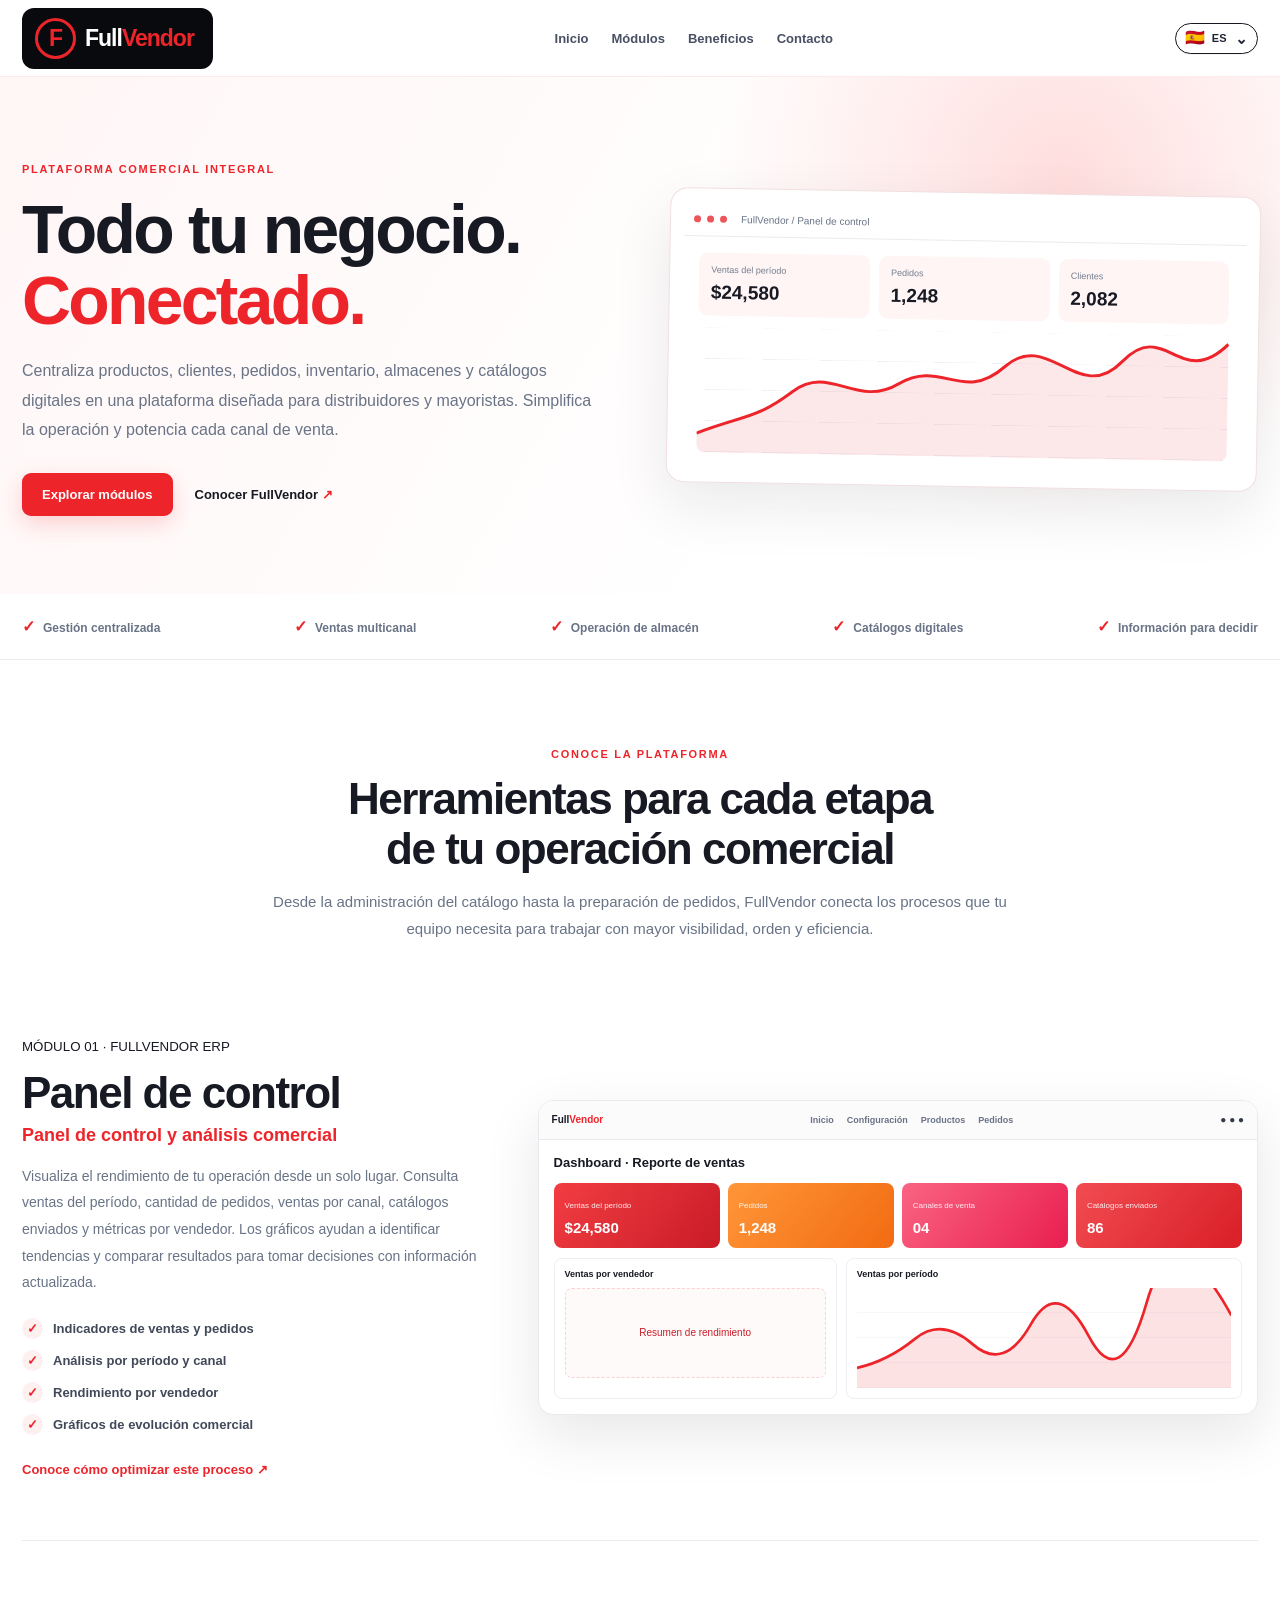
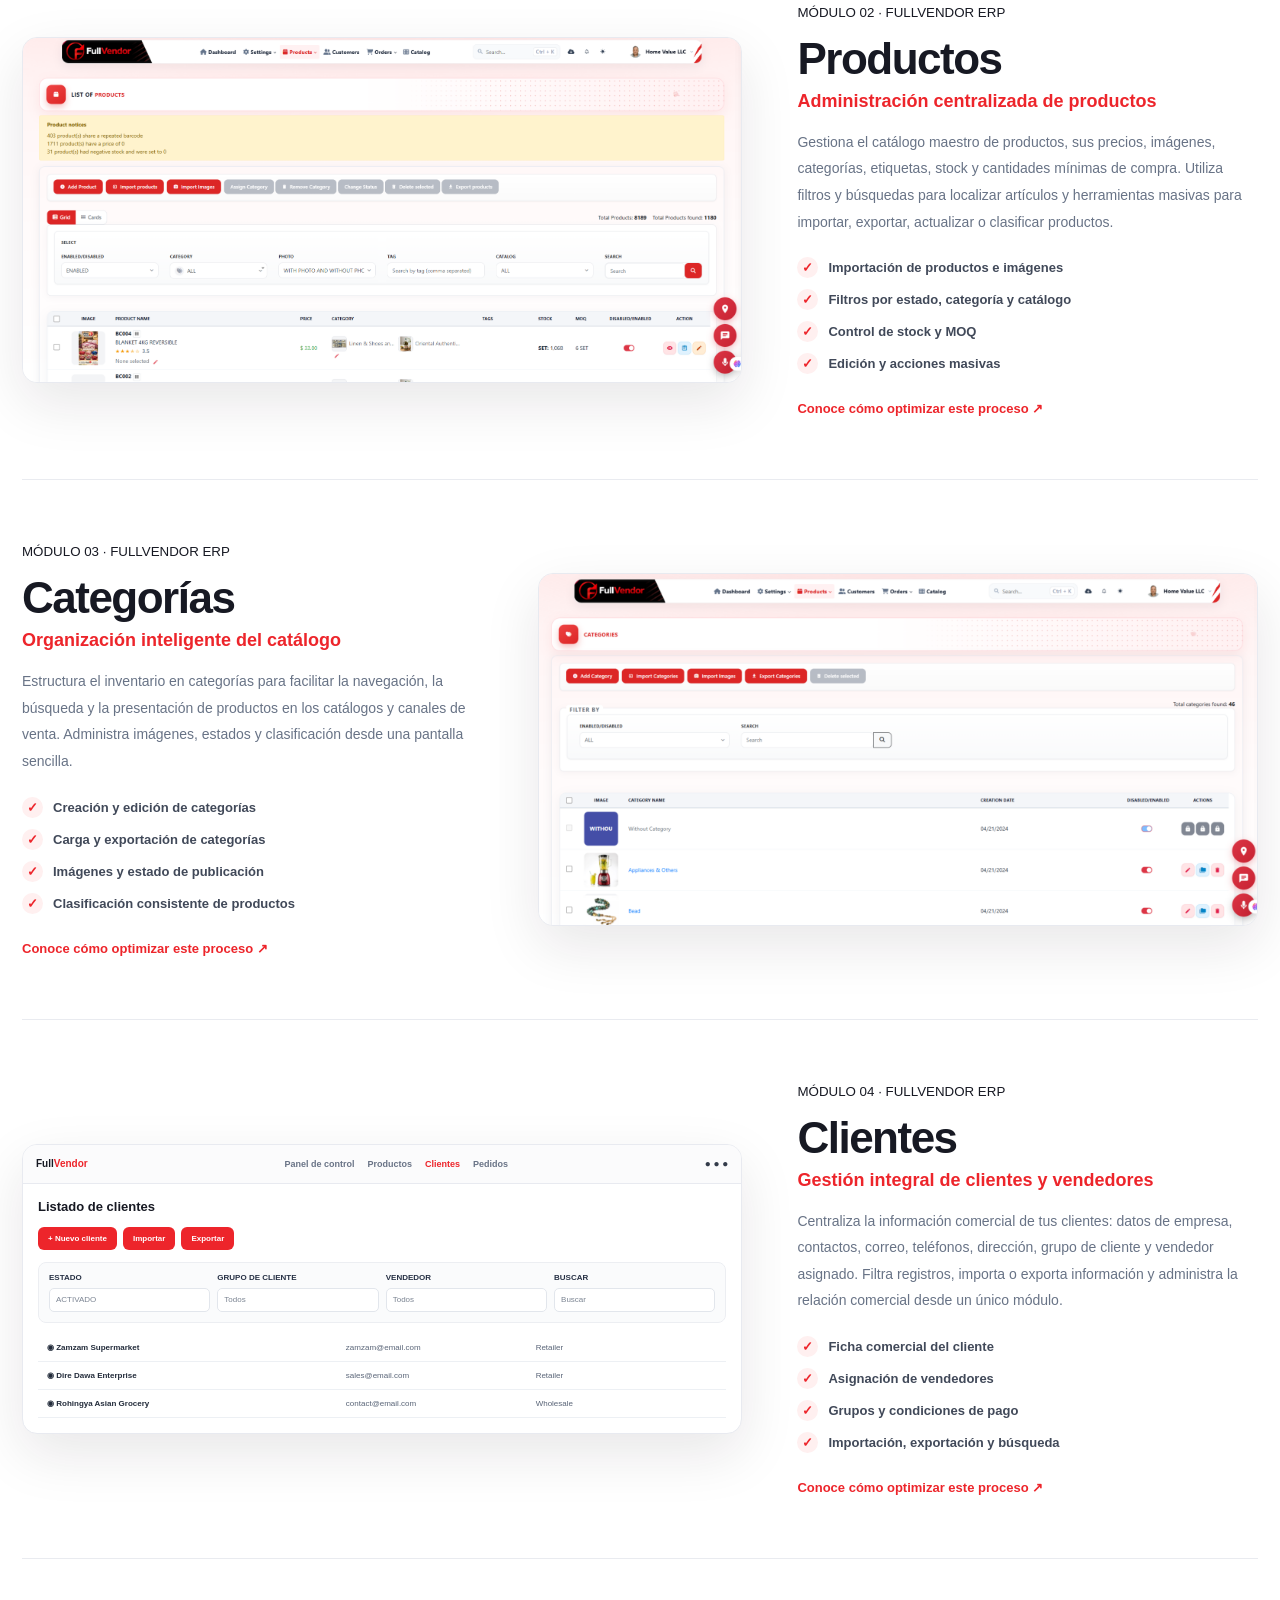
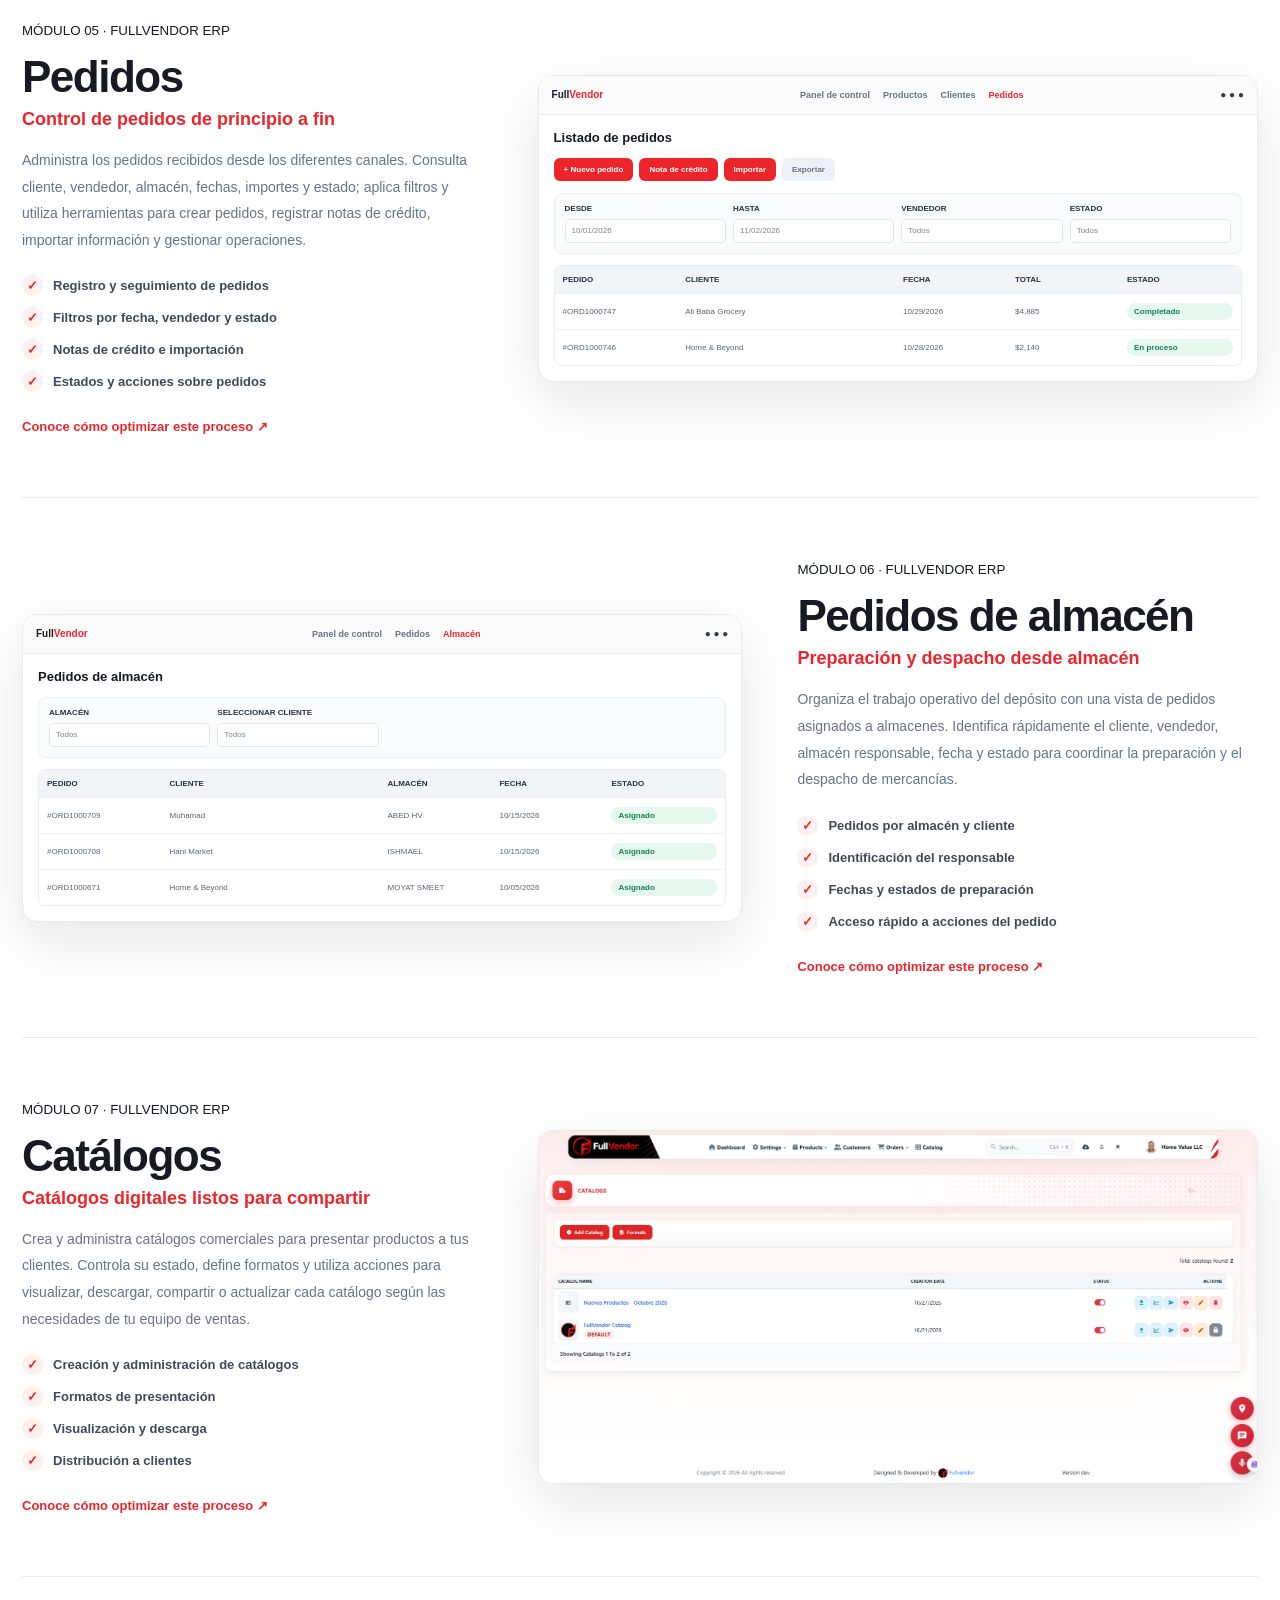
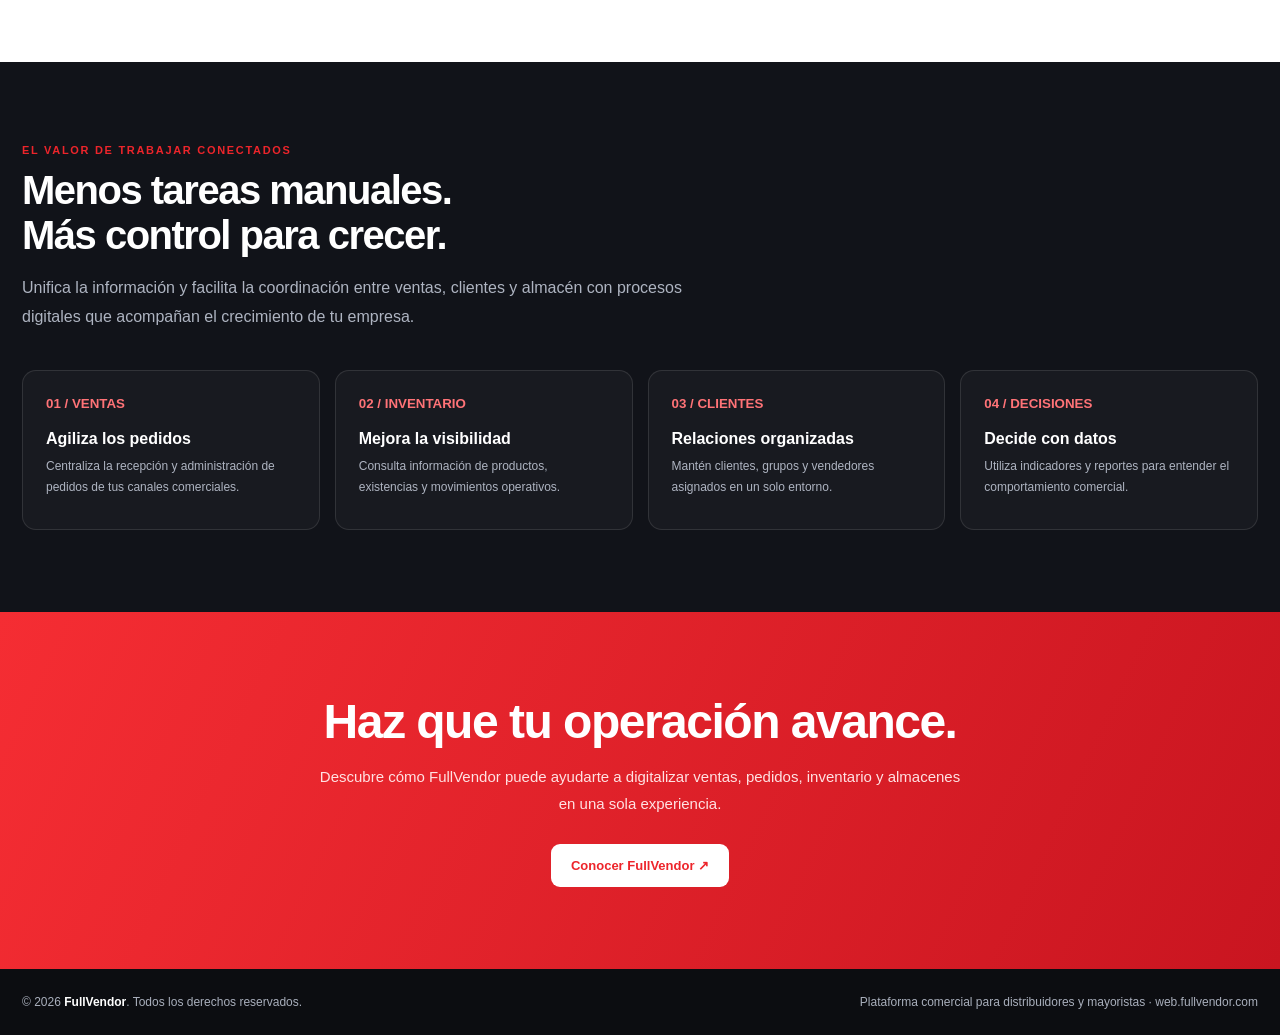
==== FullVendor_7_Idiomas_Todas_Imagenes_Originales/FullVendor_7_Idiomas_Todas_Imagenes_Originales.html @ b0966d9d "jor1" ====
<!DOCTYPE html>
<html lang="es">
<head>
<meta charset="UTF-8">
<meta name="viewport" content="width=device-width, initial-scale=1">
<meta name="description" content="FullVendor: plataforma comercial para gestionar productos, clientes, pedidos, almacenes, catálogos y ventas.">
<title>FullVendor | Plataforma comercial internacional</title>
<style>
:root{--red:#ed252b;--red-dark:#c91520;--ink:#171923;--muted:#687386;--line:#e9ebf0;--soft:#fff5f5;--white:#fff;--shadow:0 22px 60px rgba(25,20,25,.09)}
*{box-sizing:border-box}html{scroll-behavior:smooth}body{margin:0;font-family:Inter,"Segoe UI",Arial,sans-serif;color:var(--ink);background:#fff}a{text-decoration:none;color:inherit}
.wrap{width:min(1240px,calc(100% - 44px));margin:auto}
header{position:sticky;top:0;z-index:30;background:rgba(255,255,255,.94);backdrop-filter:blur(16px);border-bottom:1px solid #ed252b18}
.nav{min-height:76px;display:flex;align-items:center;justify-content:space-between;gap:20px}
.logo{display:flex;align-items:center;background:#090a0d;color:white;padding:10px 19px 10px 13px;border-radius:12px;font-size:23px;font-weight:850;letter-spacing:-1px;white-space:nowrap}
.logo:before{content:"F";display:grid;place-items:center;width:35px;height:35px;border:3px solid var(--red);border-radius:50%;color:var(--red);margin-right:9px}.logo b{color:var(--red)}
nav{display:flex;align-items:center;gap:23px;font-size:13px;font-weight:750;color:#485064}nav a:hover{color:var(--red)}
#google_translate_element{position:absolute!important;width:1px!important;height:1px!important;overflow:hidden!important;clip:rect(0 0 0 0)!important;white-space:nowrap!important}
.goog-te-banner-frame{display:none!important}body{top:0!important}
.language-picker{position:relative;flex:0 0 auto;font-size:12px}
.language-trigger{height:31px;display:flex;align-items:center;gap:7px;padding:0 9px;border:1px solid #171923;border-radius:18px;background:#fff;color:#202536;font-family:inherit;font-size:12px;font-weight:700;cursor:pointer;box-shadow:0 1px 0 rgba(0,0,0,.04)}
.language-trigger:hover,.language-trigger[aria-expanded="true"]{border-color:var(--red);box-shadow:0 0 0 3px #ed252b12}
.language-flag{font-size:16px;line-height:1}.language-code{font-size:11px;font-weight:800;letter-spacing:.3px}.language-chevron{font-size:15px;line-height:1;margin-left:1px;transition:transform .2s}
.language-trigger[aria-expanded="true"] .language-chevron{transform:rotate(180deg)}
.language-menu{position:absolute;top:39px;right:0;width:190px;max-height:330px;overflow:auto;padding:7px;background:#fff;border:1px solid #eceef2;border-radius:13px;box-shadow:0 14px 35px rgba(20,20,30,.14);display:none;z-index:60}
.language-menu.open{display:block;animation:menuIn .16s ease-out}
@keyframes menuIn{from{opacity:0;transform:translateY(-5px)}to{opacity:1;transform:translateY(0)}}
.language-option{display:flex;align-items:center;gap:10px;width:100%;min-height:34px;padding:7px 9px;border:0;border-radius:8px;background:transparent;text-align:left;color:#273044;font-family:inherit;font-size:12px;font-weight:500;cursor:pointer}
.language-option:hover{background:#fff3f3;color:var(--red)}.language-option.active{background:#fce9ea;color:var(--red);font-weight:750}
.language-option .language-flag{width:18px;text-align:center}.language-menu-loading{padding:12px 10px;color:#778195;font-size:12px}
@media(max-width:650px){.language-menu{right:0;max-height:280px}.language-trigger{height:30px}}
.btn{display:inline-flex;align-items:center;justify-content:center;background:var(--red);color:#fff;padding:14px 20px;border-radius:9px;font-weight:800;font-size:13px;box-shadow:0 8px 22px #ed252b30;transition:.2s}.btn:hover{background:var(--red-dark);transform:translateY(-2px)}
.hero{padding:86px 0 78px;background:radial-gradient(circle at 83% 20%,#ffdddd,transparent 30%),linear-gradient(120deg,#fff6f6,#fff 65%);overflow:hidden}
.hero-grid{display:grid;grid-template-columns:1fr 1fr;gap:55px;align-items:center}.kicker,.eyebrow{color:var(--red);font-weight:850;font-size:11px;letter-spacing:1.7px}
h1{font-size:clamp(42px,5.3vw,68px);line-height:1.04;letter-spacing:-2.7px;margin:20px 0}h1 em{font-style:normal;color:var(--red)}
.hero p{font-size:16px;line-height:1.85;color:var(--muted);max-width:580px;margin:0 0 28px}.actions{display:flex;align-items:center;gap:22px;flex-wrap:wrap}.plain{font-size:13px;font-weight:800}.plain b{color:var(--red)}
.hero-window{position:relative;padding:13px;background:#fff;border:1px solid #f2dfe0;border-radius:18px;box-shadow:var(--shadow);transform:rotate(1deg)}.hero-window .window-top{height:35px;display:flex;align-items:center;gap:6px;padding:0 10px;border-bottom:1px solid var(--line);font-size:10px;color:#687386}.dot{width:7px;height:7px;border-radius:50%;background:#ed555a}.hero-window .window-body{padding:16px}.hero-kpis{display:grid;grid-template-columns:repeat(3,1fr);gap:9px}.kpi{background:#fff5f5;border-radius:9px;padding:12px}.kpi small{display:block;font-size:9px;color:#737d8e}.kpi strong{display:block;font-size:19px;margin-top:7px}.mini-chart{height:125px;margin-top:12px;border-radius:9px;background:repeating-linear-gradient(to bottom,#fff 0,#fff 30px,#edf0f4 31px);position:relative;overflow:hidden}.mini-chart svg{width:100%;height:100%}
.trust{padding:23px 0;border-bottom:1px solid var(--line)}.trustline{display:flex;justify-content:space-between;gap:15px;flex-wrap:wrap;font-size:12px;font-weight:750;color:#697386}.trustline span:before{content:"✓";color:var(--red);margin-right:8px;font-size:16px}
.intro{text-align:center;padding:88px 0 28px}.intro h2{font-size:clamp(30px,4vw,44px);letter-spacing:-1.5px;margin:14px 0}.intro p{max-width:740px;margin:auto;color:var(--muted);font-size:15px;line-height:1.8}
.modules{padding:5px 0 85px}.module{display:grid;grid-template-columns:.78fr 1.22fr;gap:55px;align-items:center;padding:62px 0;border-bottom:1px solid var(--line)}.module.reverse{grid-template-columns:1.22fr .78fr}.module.reverse .copy{order:2}.module.reverse .screen{order:1}
.copy h2{font-size:clamp(32px,4vw,44px);letter-spacing:-1.5px;margin:13px 0 7px}.copy h3{font-size:18px;color:var(--red);margin:0 0 17px}.copy p{font-size:14px;color:var(--muted);line-height:1.9;margin:0 0 22px}.copy ul{list-style:none;padding:0;margin:0 0 25px;display:grid;gap:11px}.copy li{font-size:13px;font-weight:650;color:#414959}.copy li i{display:inline-grid;place-items:center;width:21px;height:21px;border-radius:50%;background:#fff0f0;color:var(--red);font-style:normal;margin-right:10px}.more{font-size:13px;color:var(--red);font-weight:800}
.screen{background:#fff;border:1px solid #e8eaf0;border-radius:15px;box-shadow:0 20px 55px rgba(32,24,29,.10);overflow:hidden;min-width:0;transition:.25s}.screen:hover{transform:translateY(-4px);box-shadow:0 28px 65px rgba(32,24,29,.15)}.screen-head{height:39px;background:#fbfbfc;border-bottom:1px solid #e8eaf0;display:flex;align-items:center;justify-content:space-between;padding:0 13px;font-size:10px;font-weight:800;color:#333b4a}.screen-brand{font-weight:900;color:#161923}.screen-brand span{color:var(--red)}.screen-nav{display:flex;gap:13px;color:#697386;font-size:9px}.screen-content{padding:15px}.screen-title{font-size:13px;font-weight:850;margin:0 0 13px}.screen-title span{color:var(--red)}
.stat-grid{display:grid;grid-template-columns:repeat(4,1fr);gap:8px}.stat{border-radius:8px;padding:11px;color:white;background:linear-gradient(130deg,#f23d42,#c91c27);min-height:65px}.stat:nth-child(2){background:linear-gradient(130deg,#ff9638,#f26b12)}.stat:nth-child(3){background:linear-gradient(130deg,#fa6482,#e91e50)}.stat:nth-child(4){background:linear-gradient(130deg,#f14c51,#d91e27)}.stat small{font-size:8px;opacity:.9}.stat strong{display:block;font-size:15px;margin-top:7px}
.screen-panels{display:grid;grid-template-columns:1fr 1.4fr;gap:9px;margin-top:10px}.panel{border:1px solid #eceef2;border-radius:8px;padding:10px;min-height:135px}.panel h4{font-size:9px;margin:0 0 9px}.empty{height:90px;display:grid;place-items:center;background:#fffafa;border:1px dashed #ffd0d2;border-radius:7px;color:#c91c27;font-size:10px}.chart{height:100px;position:relative;background:repeating-linear-gradient(to bottom,#fff 0,#fff 24px,#edf0f4 25px)}.chart svg{width:100%;height:100%}
.toolbar{display:flex;gap:6px;flex-wrap:wrap;margin-bottom:12px}.pill{font-size:8px;padding:7px 10px;border-radius:6px;background:var(--red);color:#fff;font-weight:750}.pill.gray{background:#edf0f4;color:#667084}.filters{display:grid;grid-template-columns:repeat(4,1fr);gap:7px;background:#fafbfc;border:1px solid #eceef2;border-radius:8px;padding:10px;margin-bottom:11px}.field{font-size:8px;color:#5d687a}.field b{display:block;color:#263044;margin-bottom:6px}.fake-input{height:24px;border:1px solid #e2e6ec;border-radius:5px;background:#fff;padding:6px;color:#7b8492;font-size:8px}
.table{border:1px solid #e9edf2;border-radius:7px;overflow:hidden;font-size:8px}.tr{display:grid;grid-template-columns:1.1fr 2fr 1fr 1fr 1fr;gap:6px;padding:9px 8px;border-bottom:1px solid #edf0f4;align-items:center;color:#596477}.tr.head{background:#f2f4f7;color:#273247;font-weight:850}.tr:last-child{border:0}.product-thumb{width:22px;height:22px;border-radius:5px;background:linear-gradient(135deg,#f7d4d4,#f6eeee);display:inline-block;vertical-align:middle;margin-right:5px}.badge-red{background:#fff0f0;color:#d21e28;padding:3px 6px;border-radius:20px}.customer-row{display:grid;grid-template-columns:1.6fr 1fr 1fr;gap:8px;padding:9px;border-bottom:1px solid #edf0f4;font-size:8px;color:#596477}.customer-row strong{color:#222b3a}.order-status{background:#e5f7ee;color:#16834b;border-radius:20px;padding:4px 7px;font-weight:800}
.category-grid{display:grid;grid-template-columns:repeat(4,1fr);gap:8px}.category{border:1px solid #eceef2;border-radius:8px;padding:10px;text-align:center;font-size:8px;color:#596477}.category .cat-img{height:45px;border-radius:6px;background:linear-gradient(135deg,#e5e8fa,#f9e2e2);margin-bottom:7px}
.catalog-grid{display:grid;grid-template-columns:repeat(2,1fr);gap:10px}.catalog-card{border:1px solid #e9edf2;border-radius:8px;overflow:hidden}.catalog-cover{height:75px;background:linear-gradient(135deg,#191b24,#e72b32);display:grid;place-items:center;color:#fff;font-size:16px;font-weight:900}.catalog-info{padding:9px;font-size:9px}.catalog-info small{color:#778195}
.benefits{background:#111319;color:white;padding:82px 0}.benefit-head{max-width:700px;margin-bottom:38px}.benefit-head h2{font-size:40px;letter-spacing:-1.5px;margin:12px 0}.benefit-head p,.benefit p{color:#aeb4c1;line-height:1.8}.benefit-grid{display:grid;grid-template-columns:repeat(4,1fr);gap:15px}.benefit{border:1px solid #ffffff1c;background:#ffffff08;border-radius:14px;padding:23px;min-height:160px}.benefit small{color:#ff7377;font-weight:850}.benefit h3{font-size:16px;margin:18px 0 8px}.benefit p{font-size:12px;margin:0}
.cta{padding:82px 0;background:linear-gradient(115deg,#f52d33,#c91520);text-align:center;color:white}.cta h2{font-size:clamp(32px,4vw,48px);letter-spacing:-1.5px;margin:0 0 14px}.cta p{max-width:650px;margin:0 auto 27px;color:#ffe2e3;line-height:1.8;font-size:15px}.cta .btn{background:white;color:var(--red);box-shadow:none}
footer{background:#0c0d11;color:#a9afbc;padding:26px 0;font-size:12px}.foot{display:flex;justify-content:space-between;gap:15px;flex-wrap:wrap}footer strong{color:white}
@media(max-width:930px){.hero-grid{grid-template-columns:1fr;gap:38px}.module,.module.reverse{grid-template-columns:1fr;gap:27px}.module.reverse .copy,.module.reverse .screen{order:initial}.benefit-grid{grid-template-columns:repeat(2,1fr)}nav{gap:12px}}
@media(max-width:650px){.wrap{width:calc(100% - 30px)}.nav{padding:10px 0;flex-wrap:wrap}.nav nav{order:3;width:100%;overflow:auto;padding:8px 0}.logo{font-size:20px}.hero{padding:58px 0}.intro{padding:65px 0 25px}.module{padding:42px 0}.benefit-grid{gap:10px}.benefit{padding:16px;min-height:150px}.benefits,.cta{padding:62px 0}.stat-grid{grid-template-columns:repeat(2,1fr)}.screen-panels{grid-template-columns:1fr}.filters{grid-template-columns:repeat(2,1fr)}.screen-nav{display:none}}
/* La dirección de lectura se adapta automáticamente a idiomas RTL. */
html[dir="rtl"] body{text-align:right}html[dir="rtl"] .copy li i{margin-right:0;margin-left:10px}html[dir="rtl"] .screen-head{direction:rtl}

.original-screen-shot{padding:0;overflow:hidden;background:#fff}
.original-screen-shot img{display:block;width:100%;height:auto;object-fit:contain}
</style>
</head>
<body>
<header><div class="wrap nav">
<a class="logo" href="#top">Full<b>Vendor</b></a>
<nav><a href="#top" data-i18n="nav_home">Inicio</a><a href="#modules" data-i18n="nav_modules">Módulos</a><a href="#benefits" data-i18n="nav_benefits">Beneficios</a><a href="#contact" data-i18n="nav_contact">Contacto</a></nav>
<div class="language-picker" id="languagePicker">
  <button class="language-trigger" id="languageTrigger" type="button" aria-haspopup="true" aria-expanded="false">
    <span class="language-flag" id="languageFlag">🇪🇸</span>
    <span class="language-code" id="languageCode">ES</span>
    <span class="language-chevron">⌄</span>
  </button>
  <div class="language-menu" id="languageMenu" role="menu" aria-label="Seleccionar idioma">
    <div class="language-menu-loading" data-i18n="language_loading">Cargando idiomas…</div>
  </div>
</div>
<div id="google_translate_element" aria-hidden="true"></div>
</div></header>
<main id="top">
<section class="hero"><div class="wrap hero-grid">
<div><div class="kicker" data-i18n="hero_kicker">PLATAFORMA COMERCIAL INTEGRAL</div>
<h1 data-i18n="hero_title">Todo tu negocio.<br><em>Conectado.</em></h1>
<p data-i18n="hero_desc">Centraliza productos, clientes, pedidos, inventario, almacenes y catálogos digitales en una plataforma diseñada para distribuidores y mayoristas. Simplifica la operación y potencia cada canal de venta.</p>
<div class="actions"><a class="btn" href="#modules" data-i18n="hero_button">Explorar módulos</a><a class="plain" href="https://web.fullvendor.com/" target="_blank" rel="noopener"><span data-i18n="hero_link">Conocer FullVendor</span> <b>↗</b></a></div></div>
<div class="hero-window"><div class="window-top"><i class="dot"></i><i class="dot"></i><i class="dot"></i><span style="margin-left:8px">FullVendor / Panel de control</span></div><div class="window-body"><div class="hero-kpis">
<div class="kpi"><small data-i18n="sales_period">Ventas del período</small><strong>$24,580</strong></div><div class="kpi"><small data-i18n="orders">Pedidos</small><strong>1,248</strong></div><div class="kpi"><small data-i18n="customers">Clientes</small><strong>2,082</strong></div></div>
<div class="mini-chart"><svg viewBox="0 0 500 130" preserveAspectRatio="none"><path d="M0 110 C45 90 55 95 90 65 S150 82 190 55 S250 75 290 35 S360 75 400 28 S455 58 500 8" fill="none" stroke="#ed252b" stroke-width="3"/><path d="M0 110 C45 90 55 95 90 65 S150 82 190 55 S250 75 290 35 S360 75 400 28 S455 58 500 8 L500 130 L0 130Z" fill="#ed252b" opacity=".10"/></svg></div></div></div>
</div></section>
<div class="trust"><div class="wrap trustline"><span data-i18n="trust_1">Gestión centralizada</span><span data-i18n="trust_2">Ventas multicanal</span><span data-i18n="trust_3">Operación de almacén</span><span data-i18n="trust_4">Catálogos digitales</span><span data-i18n="trust_5">Información para decidir</span></div></div>
<section class="intro wrap" id="modules"><div class="kicker" data-i18n="intro_kicker">CONOCE LA PLATAFORMA</div><h2 data-i18n="intro_title">Herramientas para cada etapa<br>de tu operación comercial</h2><p data-i18n="intro_desc">Desde la administración del catálogo hasta la preparación de pedidos, FullVendor conecta los procesos que tu equipo necesita para trabajar con mayor visibilidad, orden y eficiencia.</p></section>
<div class="modules wrap">
<section class="module"><div class="copy"><small data-i18n="module_1_label">MÓDULO 01 · FULLVENDOR ERP</small><h2>Panel de control</h2><h3 data-i18n="m1_sub">Panel de control y análisis comercial</h3><p data-i18n="m1_desc">Visualiza el rendimiento de tu operación desde un solo lugar. Consulta ventas del período, cantidad de pedidos, ventas por canal, catálogos enviados y métricas por vendedor. Los gráficos ayudan a identificar tendencias y comparar resultados para tomar decisiones con información actualizada.</p><ul><li><i>✓</i><span data-i18n="m1_b1">Indicadores de ventas y pedidos</span></li><li><i>✓</i><span data-i18n="m1_b2">Análisis por período y canal</span></li><li><i>✓</i><span data-i18n="m1_b3">Rendimiento por vendedor</span></li><li><i>✓</i><span data-i18n="m1_b4">Gráficos de evolución comercial</span></li></ul><a class="more" href="#contact" data-i18n="more">Conoce cómo optimizar este proceso ↗</a></div>
<div class="screen"><div class="screen-head"><span class="screen-brand">Full<span>Vendor</span></span><div class="screen-nav"><span data-i18n="nav_home">Inicio</span><span>Configuración</span><span>Productos</span><span>Pedidos</span></div><span>● ● ●</span></div><div class="screen-content"><div class="screen-title" data-i18n="m1_screen_title">Dashboard · Reporte de ventas</div><div class="stat-grid"><div class="stat"><small data-i18n="sales_period">Ventas del período</small><strong>$24,580</strong></div><div class="stat"><small data-i18n="orders">Pedidos</small><strong>1,248</strong></div><div class="stat"><small data-i18n="m1_channel">Canales de venta</small><strong>04</strong></div><div class="stat"><small data-i18n="m1_catalogs">Catálogos enviados</small><strong>86</strong></div></div><div class="screen-panels"><div class="panel"><h4 data-i18n="m1_salesman">Ventas por vendedor</h4><div class="empty" data-i18n="m1_chart_area">Resumen de rendimiento</div></div><div class="panel"><h4 data-i18n="m1_sales_status">Ventas por período</h4><div class="chart"><svg viewBox="0 0 420 110" preserveAspectRatio="none"><path d="M0 88 Q35 80 65 56 T130 62 T195 40 T260 53 T325 16 T420 30" fill="none" stroke="#ed252b" stroke-width="3"/><path d="M0 88 Q35 80 65 56 T130 62 T195 40 T260 53 T325 16 T420 30 L420 110 L0 110Z" fill="#ed252b" opacity=".13"/></svg></div></div></div></div></div></section>
<section class="module reverse"><div class="copy"><small data-i18n="module_2_label">MÓDULO 02 · FULLVENDOR ERP</small><h2>Productos</h2><h3 data-i18n="m2_sub">Administración centralizada de productos</h3><p data-i18n="m2_desc">Gestiona el catálogo maestro de productos, sus precios, imágenes, categorías, etiquetas, stock y cantidades mínimas de compra. Utiliza filtros y búsquedas para localizar artículos y herramientas masivas para importar, exportar, actualizar o clasificar productos.</p><ul><li><i>✓</i><span data-i18n="m2_b1">Importación de productos e imágenes</span></li><li><i>✓</i><span data-i18n="m2_b2">Filtros por estado, categoría y catálogo</span></li><li><i>✓</i><span data-i18n="m2_b3">Control de stock y MOQ</span></li><li><i>✓</i><span data-i18n="m2_b4">Edición y acciones masivas</span></li></ul><a class="more" href="#contact" data-i18n="more">Conoce cómo optimizar este proceso ↗</a></div>
<div class="screen original-screen-shot"><img src="[data-uri]" alt="Captura original de la pantalla de productos de FullVendor" loading="lazy"></div></section>
<section class="module"><div class="copy"><small data-i18n="module_3_label">MÓDULO 03 · FULLVENDOR ERP</small><h2>Categorías</h2><h3 data-i18n="m3_sub">Organización inteligente del catálogo</h3><p data-i18n="m3_desc">Estructura el inventario en categorías para facilitar la navegación, la búsqueda y la presentación de productos en los catálogos y canales de venta. Administra imágenes, estados y clasificación desde una pantalla sencilla.</p><ul><li><i>✓</i><span data-i18n="m3_b1">Creación y edición de categorías</span></li><li><i>✓</i><span data-i18n="m3_b2">Carga y exportación de categorías</span></li><li><i>✓</i><span data-i18n="m3_b3">Imágenes y estado de publicación</span></li><li><i>✓</i><span data-i18n="m3_b4">Clasificación consistente de productos</span></li></ul><a class="more" href="#contact" data-i18n="more">Conoce cómo optimizar este proceso ↗</a></div>
<div class="screen original-screen-shot"><img src="[data-uri]" alt="Captura original de la pantalla de categorías de FullVendor" loading="lazy"></div></section>
<section class="module reverse"><div class="copy"><small data-i18n="module_4_label">MÓDULO 04 · FULLVENDOR ERP</small><h2>Clientes</h2><h3 data-i18n="m4_sub">Gestión integral de clientes y vendedores</h3><p data-i18n="m4_desc">Centraliza la información comercial de tus clientes: datos de empresa, contactos, correo, teléfonos, dirección, grupo de cliente y vendedor asignado. Filtra registros, importa o exporta información y administra la relación comercial desde un único módulo.</p><ul><li><i>✓</i><span data-i18n="m4_b1">Ficha comercial del cliente</span></li><li><i>✓</i><span data-i18n="m4_b2">Asignación de vendedores</span></li><li><i>✓</i><span data-i18n="m4_b3">Grupos y condiciones de pago</span></li><li><i>✓</i><span data-i18n="m4_b4">Importación, exportación y búsqueda</span></li></ul><a class="more" href="#contact" data-i18n="more">Conoce cómo optimizar este proceso ↗</a></div>
<div class="screen"><div class="screen-head"><span class="screen-brand">Full<span>Vendor</span></span><div class="screen-nav"><span>Panel de control</span><span>Productos</span><b style="color:#ed252b">Clientes</b><span>Pedidos</span></div><span>● ● ●</span></div><div class="screen-content"><div class="screen-title" data-i18n="m4_screen_title">Listado de clientes</div><div class="toolbar"><span class="pill" data-i18n="add_customer">+ Nuevo cliente</span><span class="pill" data-i18n="import">Importar</span><span class="pill" data-i18n="export">Exportar</span></div><div class="filters"><div class="field"><b data-i18n="status">ESTADO</b><div class="fake-input" data-i18n="enabled">ACTIVADO</div></div><div class="field"><b data-i18n="customer_group">GRUPO DE CLIENTE</b><div class="fake-input" data-i18n="all">Todos</div></div><div class="field"><b data-i18n="seller">VENDEDOR</b><div class="fake-input" data-i18n="all">Todos</div></div><div class="field"><b data-i18n="search">BUSCAR</b><div class="fake-input" data-i18n="search">Buscar</div></div></div><div class="customer-row"><strong>◉ Zamzam Supermarket</strong><span>zamzam@email.com</span><span>Retailer</span></div><div class="customer-row"><strong>◉ Dire Dawa Enterprise</strong><span>sales@email.com</span><span>Retailer</span></div><div class="customer-row"><strong>◉ Rohingya Asian Grocery</strong><span>contact@email.com</span><span>Wholesale</span></div></div></div></section>
<section class="module"><div class="copy"><small data-i18n="module_5_label">MÓDULO 05 · FULLVENDOR ERP</small><h2>Pedidos</h2><h3 data-i18n="m5_sub">Control de pedidos de principio a fin</h3><p data-i18n="m5_desc">Administra los pedidos recibidos desde los diferentes canales. Consulta cliente, vendedor, almacén, fechas, importes y estado; aplica filtros y utiliza herramientas para crear pedidos, registrar notas de crédito, importar información y gestionar operaciones.</p><ul><li><i>✓</i><span data-i18n="m5_b1">Registro y seguimiento de pedidos</span></li><li><i>✓</i><span data-i18n="m5_b2">Filtros por fecha, vendedor y estado</span></li><li><i>✓</i><span data-i18n="m5_b3">Notas de crédito e importación</span></li><li><i>✓</i><span data-i18n="m5_b4">Estados y acciones sobre pedidos</span></li></ul><a class="more" href="#contact" data-i18n="more">Conoce cómo optimizar este proceso ↗</a></div>
<div class="screen"><div class="screen-head"><span class="screen-brand">Full<span>Vendor</span></span><div class="screen-nav"><span>Panel de control</span><span>Productos</span><span>Clientes</span><b style="color:#ed252b">Pedidos</b></div><span>● ● ●</span></div><div class="screen-content"><div class="screen-title" data-i18n="m5_screen_title">Listado de pedidos</div><div class="toolbar"><span class="pill" data-i18n="add_order">+ Nuevo pedido</span><span class="pill" data-i18n="credit_note">Nota de crédito</span><span class="pill" data-i18n="import">Importar</span><span class="pill gray" data-i18n="export">Exportar</span></div><div class="filters"><div class="field"><b data-i18n="from_date">DESDE</b><div class="fake-input">10/01/2026</div></div><div class="field"><b data-i18n="to_date">HASTA</b><div class="fake-input">11/02/2026</div></div><div class="field"><b data-i18n="seller">VENDEDOR</b><div class="fake-input" data-i18n="all">Todos</div></div><div class="field"><b data-i18n="status">ESTADO</b><div class="fake-input" data-i18n="all">Todos</div></div></div><div class="table"><div class="tr head"><span data-i18n="order_number">PEDIDO</span><span data-i18n="customer">CLIENTE</span><span data-i18n="date">FECHA</span><span data-i18n="total">TOTAL</span><span data-i18n="status">ESTADO</span></div><div class="tr"><span>#ORD1000747</span><span>Ali Baba Grocery</span><span>10/29/2026</span><span>$4,885</span><span class="order-status" data-i18n="completed">Completado</span></div><div class="tr"><span>#ORD1000746</span><span>Home & Beyond</span><span>10/28/2026</span><span>$2,140</span><span class="order-status" data-i18n="processing">En proceso</span></div></div></div></div></section>
<section class="module reverse"><div class="copy"><small data-i18n="module_6_label">MÓDULO 06 · FULLVENDOR ERP</small><h2>Pedidos de almacén</h2><h3 data-i18n="m6_sub">Preparación y despacho desde almacén</h3><p data-i18n="m6_desc">Organiza el trabajo operativo del depósito con una vista de pedidos asignados a almacenes. Identifica rápidamente el cliente, vendedor, almacén responsable, fecha y estado para coordinar la preparación y el despacho de mercancías.</p><ul><li><i>✓</i><span data-i18n="m6_b1">Pedidos por almacén y cliente</span></li><li><i>✓</i><span data-i18n="m6_b2">Identificación del responsable</span></li><li><i>✓</i><span data-i18n="m6_b3">Fechas y estados de preparación</span></li><li><i>✓</i><span data-i18n="m6_b4">Acceso rápido a acciones del pedido</span></li></ul><a class="more" href="#contact" data-i18n="more">Conoce cómo optimizar este proceso ↗</a></div>
<div class="screen"><div class="screen-head"><span class="screen-brand">Full<span>Vendor</span></span><div class="screen-nav"><span>Panel de control</span><span>Pedidos</span><b style="color:#ed252b">Almacén</b></div><span>● ● ●</span></div><div class="screen-content"><div class="screen-title" data-i18n="m6_screen_title">Pedidos de almacén</div><div class="filters"><div class="field"><b data-i18n="warehouse">ALMACÉN</b><div class="fake-input" data-i18n="all">Todos</div></div><div class="field"><b data-i18n="select_customer">SELECCIONAR CLIENTE</b><div class="fake-input" data-i18n="all">Todos</div></div></div><div class="table"><div class="tr head"><span data-i18n="order_number">PEDIDO</span><span data-i18n="customer">CLIENTE</span><span data-i18n="warehouse">ALMACÉN</span><span data-i18n="date">FECHA</span><span data-i18n="status">ESTADO</span></div><div class="tr"><span>#ORD1000709</span><span>Muhamad</span><span>ABED HV</span><span>10/15/2026</span><span class="order-status" data-i18n="warehouse_assigned">Asignado</span></div><div class="tr"><span>#ORD1000708</span><span>Hani Market</span><span>ISHMAEL</span><span>10/15/2026</span><span class="order-status" data-i18n="warehouse_assigned">Asignado</span></div><div class="tr"><span>#ORD1000671</span><span>Home & Beyond</span><span>MOYAT SMEET</span><span>10/05/2026</span><span class="order-status" data-i18n="warehouse_assigned">Asignado</span></div></div></div></div></section>
<section class="module"><div class="copy"><small data-i18n="module_7_label">MÓDULO 07 · FULLVENDOR ERP</small><h2>Catálogos</h2><h3 data-i18n="m7_sub">Catálogos digitales listos para compartir</h3><p data-i18n="m7_desc">Crea y administra catálogos comerciales para presentar productos a tus clientes. Controla su estado, define formatos y utiliza acciones para visualizar, descargar, compartir o actualizar cada catálogo según las necesidades de tu equipo de ventas.</p><ul><li><i>✓</i><span data-i18n="m7_b1">Creación y administración de catálogos</span></li><li><i>✓</i><span data-i18n="m7_b2">Formatos de presentación</span></li><li><i>✓</i><span data-i18n="m7_b3">Visualización y descarga</span></li><li><i>✓</i><span data-i18n="m7_b4">Distribución a clientes</span></li></ul><a class="more" href="#contact" data-i18n="more">Conoce cómo optimizar este proceso ↗</a></div>
<div class="screen original-screen-shot"><img src="[data-uri]" alt="Captura original de la pantalla de catálogos de FullVendor" loading="lazy"></div></section>
</div>
<section class="benefits" id="benefits"><div class="wrap"><div class="benefit-head"><div class="kicker" data-i18n="benefits_kicker">EL VALOR DE TRABAJAR CONECTADOS</div><h2 data-i18n="benefits_title">Menos tareas manuales.<br>Más control para crecer.</h2><p data-i18n="benefits_desc">Unifica la información y facilita la coordinación entre ventas, clientes y almacén con procesos digitales que acompañan el crecimiento de tu empresa.</p></div><div class="benefit-grid">
<article class="benefit"><small>01 / <span data-i18n="sales">VENTAS</span></small><h3 data-i18n="benefit_1_title">Agiliza los pedidos</h3><p data-i18n="benefit_1_desc">Centraliza la recepción y administración de pedidos de tus canales comerciales.</p></article>
<article class="benefit"><small>02 / <span data-i18n="inventory">INVENTARIO</span></small><h3 data-i18n="benefit_2_title">Mejora la visibilidad</h3><p data-i18n="benefit_2_desc">Consulta información de productos, existencias y movimientos operativos.</p></article>
<article class="benefit"><small>03 / <span data-i18n="customers">CLIENTES</span></small><h3 data-i18n="benefit_3_title">Relaciones organizadas</h3><p data-i18n="benefit_3_desc">Mantén clientes, grupos y vendedores asignados en un solo entorno.</p></article>
<article class="benefit"><small>04 / <span data-i18n="decisions">DECISIONES</span></small><h3 data-i18n="benefit_4_title">Decide con datos</h3><p data-i18n="benefit_4_desc">Utiliza indicadores y reportes para entender el comportamiento comercial.</p></article>
</div></div></section>
<section class="cta" id="contact"><div class="wrap"><h2 data-i18n="cta_title">Haz que tu operación avance.</h2><p data-i18n="cta_desc">Descubre cómo FullVendor puede ayudarte a digitalizar ventas, pedidos, inventario y almacenes en una sola experiencia.</p><a class="btn" href="https://web.fullvendor.com/" target="_blank" rel="noopener" data-i18n="cta_button">Conocer FullVendor ↗</a></div></section>
</main>
<footer><div class="wrap foot"><div>© 2026 <strong>FullVendor</strong>. <span data-i18n="rights">Todos los derechos reservados.</span></div><div data-i18n="footer_line">Plataforma comercial para distribuidores y mayoristas · web.fullvendor.com</div></div></footer>
<script>
(function(){
  const picker=document.getElementById('languagePicker');
  const trigger=document.getElementById('languageTrigger');
  const menu=document.getElementById('languageMenu');
  const flagNode=document.getElementById('languageFlag');
  const codeNode=document.getElementById('languageCode');
  const allowedLanguages=['es','en','pt','it','de','ru','zh-CN'];
  const flagMap={
    es:'🇪🇸',en:'🇬🇧',pt:'🇵🇹',it:'🇮🇹',de:'🇩🇪',fr:'🇫🇷',ru:'🇷🇺',zh:'🇨🇳','zh-CN':'🇨🇳',
    ja:'🇯🇵',ko:'🇰🇷',ar:'🇸🇦',he:'🇮🇱',hi:'🇮🇳',nl:'🇳🇱',pl:'🇵🇱',tr:'🇹🇷',
    uk:'🇺🇦',sv:'🇸🇪',no:'🇳🇴',da:'🇩🇰',fi:'🇫🇮',el:'🇬🇷',cs:'🇨🇿',ro:'🇷🇴',
    hu:'🇭🇺',th:'🇹🇭',vi:'🇻🇳',id:'🇮🇩',ms:'🇲🇾',tl:'🇵🇭',bn:'🇧🇩',ta:'🇮🇳',
    ur:'🇵🇰',fa:'🇮🇷',sw:'🇰🇪',af:'🇿🇦',ca:'🏴',sr:'🇷🇸',hr:'🇭🇷',bg:'🇧🇬',
    sk:'🇸🇰',sl:'🇸🇮',lt:'🇱🇹',lv:'🇱🇻',et:'🇪🇪',is:'🇮🇸'
  };
  const shortNames={es:'Español',en:'English',pt:'Português',it:'Italiano',de:'Deutsch',ru:'Русский','zh-CN':'中文',zh:'中文'};
  let current='es',translateSelect=null;
  function flag(code){return flagMap[code]||'🌐'}
  function codeLabel(code){return code.toUpperCase().replace('_','-').slice(0,5)}
  function openMenu(state){
    const open=typeof state==='boolean'?state:!menu.classList.contains('open');
    menu.classList.toggle('open',open);trigger.setAttribute('aria-expanded',String(open));
  }
  trigger.addEventListener('click',()=>openMenu());
  document.addEventListener('click',e=>{if(!picker.contains(e.target))openMenu(false)});
  document.addEventListener('keydown',e=>{if(e.key==='Escape')openMenu(false)});
  function setSelected(code,name){
    current=code;flagNode.textContent=flag(code);codeNode.textContent=codeLabel(code);
    [...menu.querySelectorAll('.language-option')].forEach(b=>{
      const active=b.dataset.code===code;b.classList.toggle('active',active);
      if(active)b.setAttribute('aria-current','true');else b.removeAttribute('aria-current');
    });
  }
  function buildMenu(){
    translateSelect=document.querySelector('#google_translate_element select.goog-te-combo');
    if(!translateSelect||!translateSelect.options||translateSelect.options.length<2)return false;
    const opts=[...translateSelect.options].filter(o=>allowedLanguages.includes(o.value));
    menu.innerHTML='';
    opts.forEach(opt=>{
      const code=opt.value;
      const name=shortNames[code]||opt.textContent.replace(/^\s+|\s+$/g,'');
      const b=document.createElement('button');
      b.type='button';b.className='language-option';b.dataset.code=code; b.setAttribute('role','menuitem');
      const f=document.createElement('span');f.className='language-flag';f.textContent=flag(code);
      const n=document.createElement('span');n.textContent=name;
      b.append(f,n);
      b.addEventListener('click',()=>{
        translateSelect.value=code;
        translateSelect.dispatchEvent(new Event('change',{bubbles:true}));
        setSelected(code,name);
        // Mantener bandera y código visibles del idioma elegido.
        flagNode.textContent=flag(code);
        codeNode.textContent=codeLabel(code);
        openMenu(false);
      });
      menu.appendChild(b);
    });
    const selected=allowedLanguages.includes(translateSelect.value)?translateSelect.value:'es';
    const selectedOpt=opts.find(o=>o.value===selected);
    setSelected(selected,selectedOpt?selectedOpt.textContent:'Español');
    return true;
  }
  window.googleTranslateElementInit=function(){
    new google.translate.TranslateElement({
      pageLanguage:'es',
      autoDisplay:false
    },'google_translate_element');
    let tries=0;
    const timer=setInterval(()=>{
      tries++;
      if(buildMenu()||tries>80)clearInterval(timer);
    },250);
  };
  // Fallback if Google loads after the callback or rebuilds its hidden selector.
  const observer=new MutationObserver(()=>{if(buildMenu()){}});
  observer.observe(document.getElementById('google_translate_element'),{childList:true,subtree:true});
})();
</script>
<script src="https://translate.google.com/translate_a/element.js?cb=googleTranslateElementInit"></script>
</body></html>
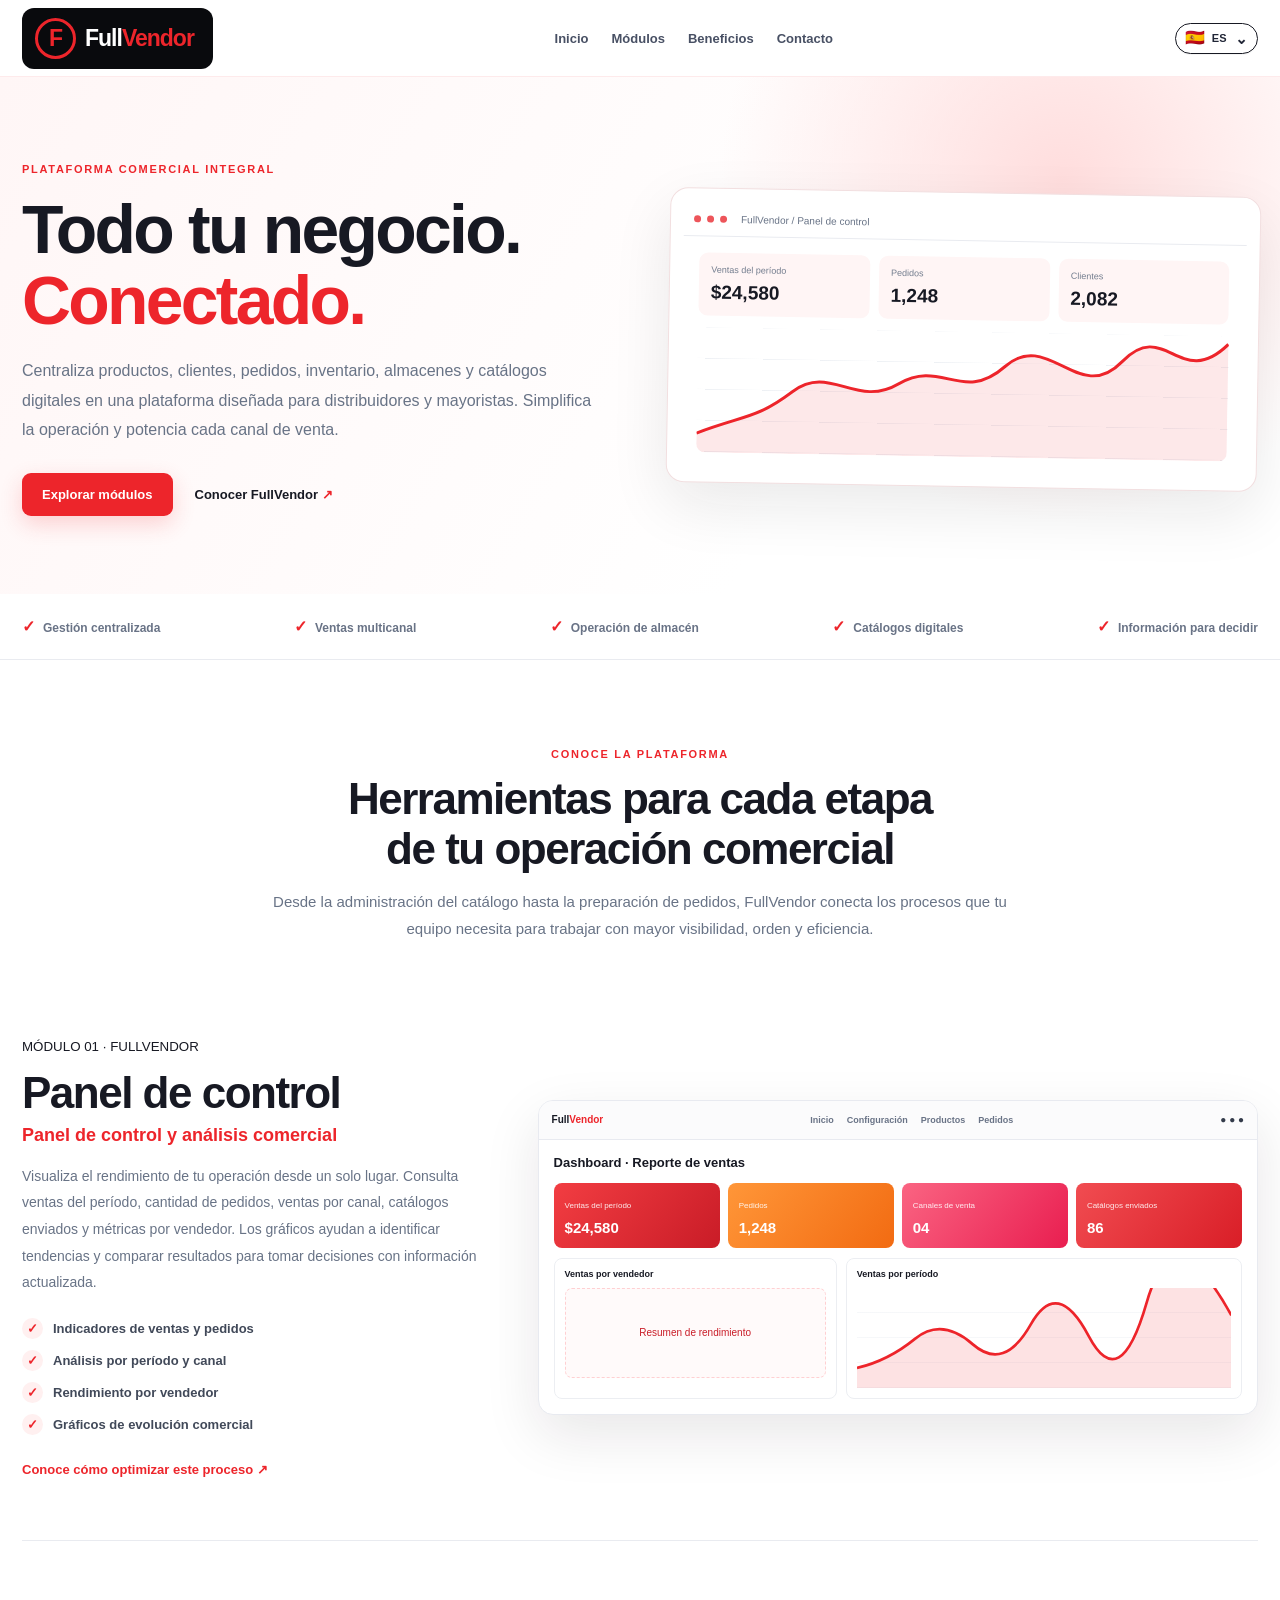
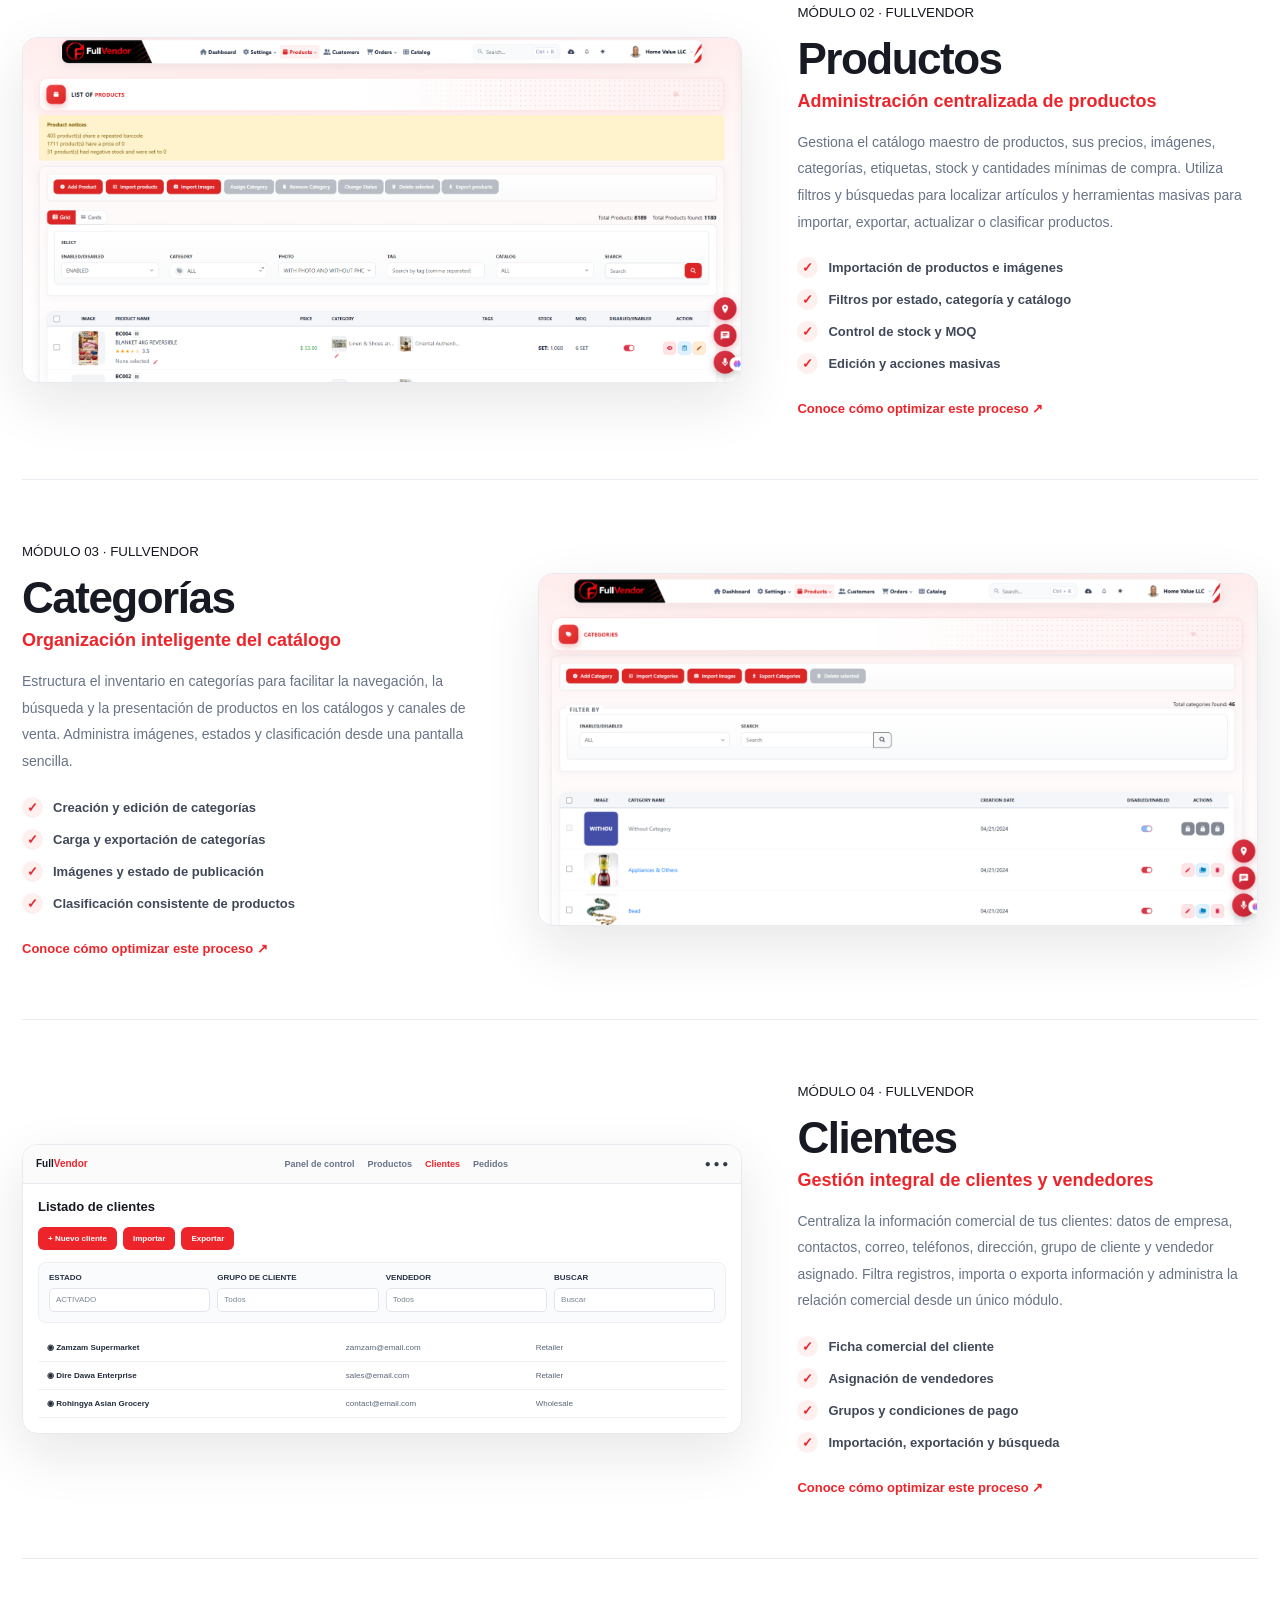
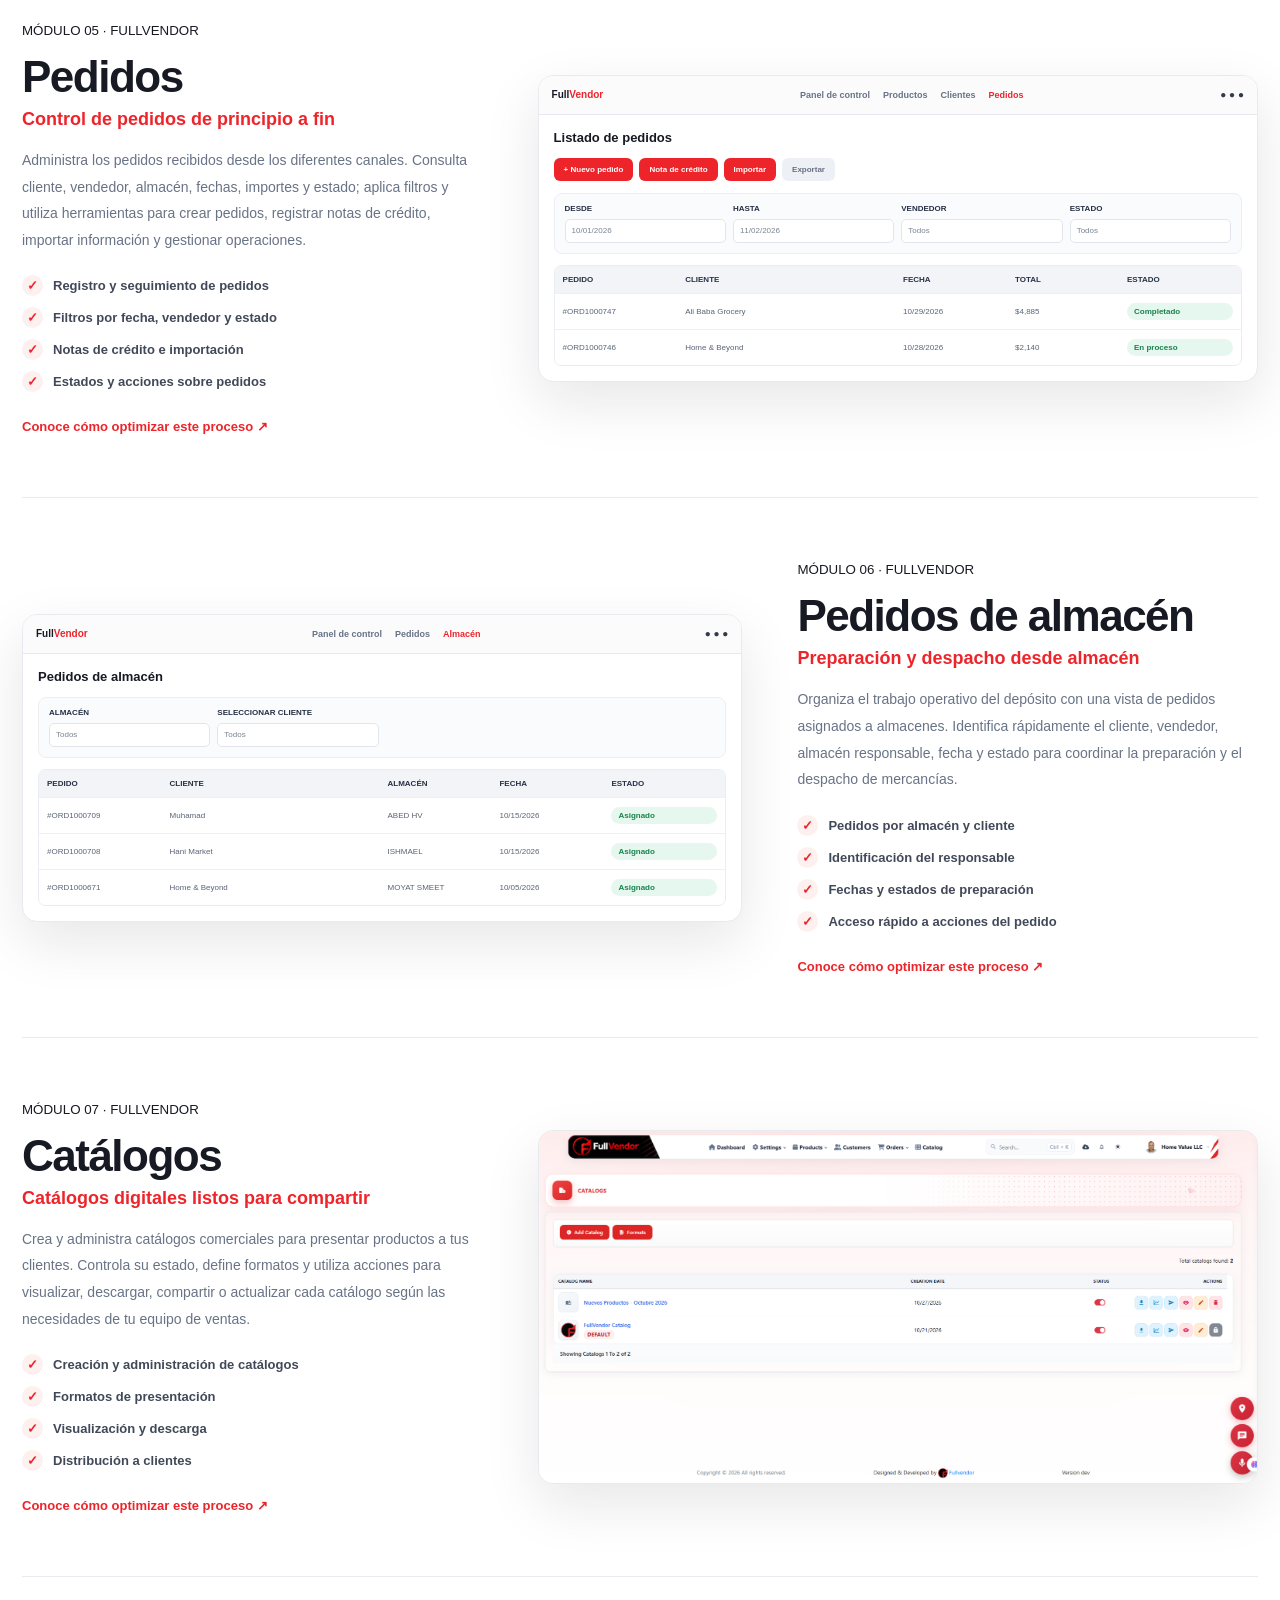
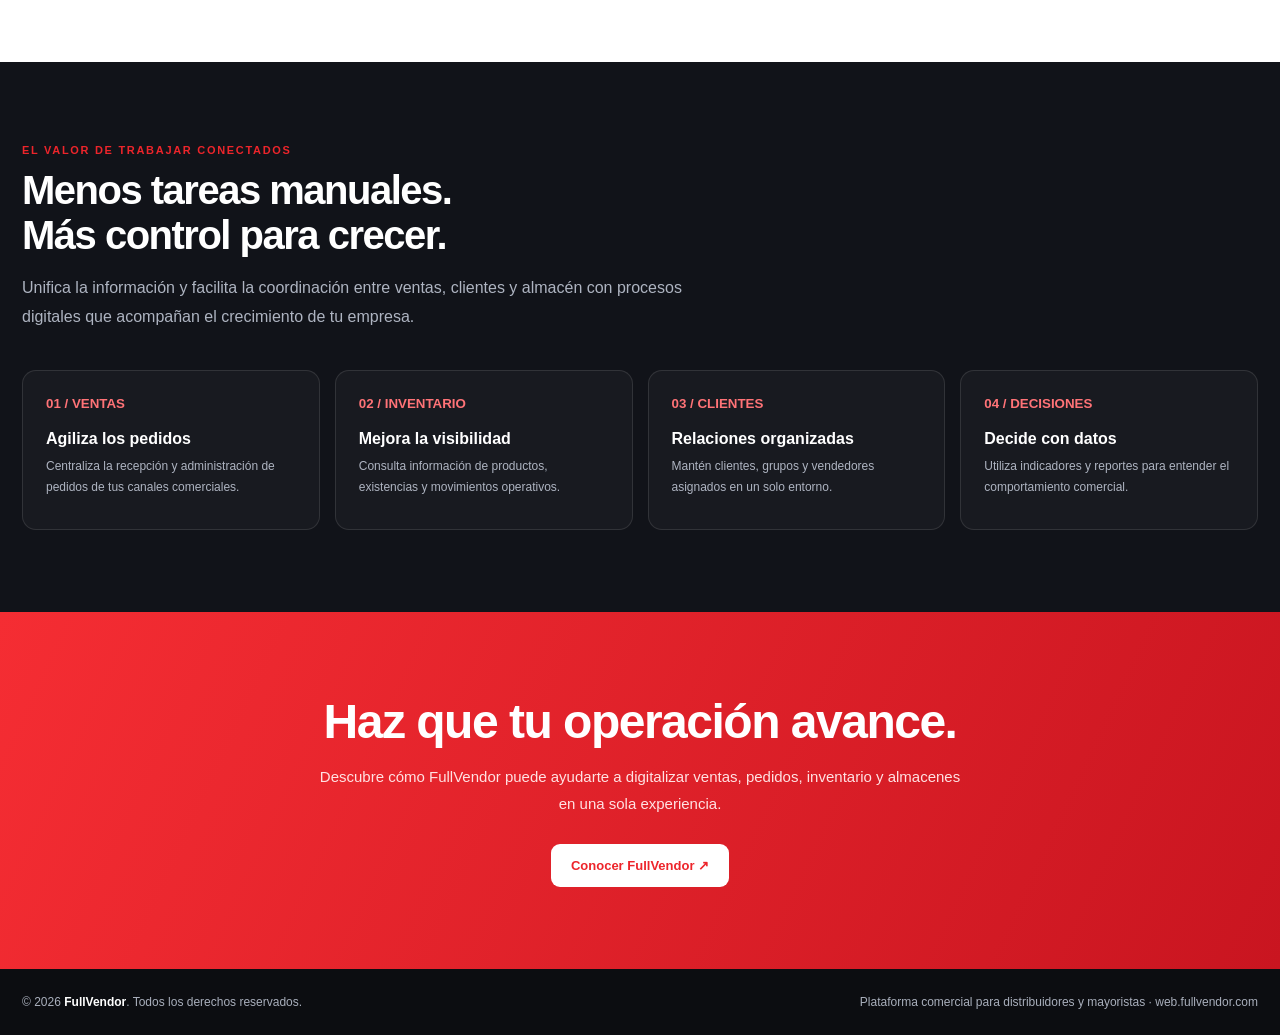
==== commit f349899f: "actualizacion 2" ====
--- a/FullVendor_7_Idiomas_Todas_Imagenes_Originales/FullVendor_7_Idiomas_Todas_Imagenes_Originales.html
+++ b/FullVendor_7_Idiomas_Todas_Imagenes_Originales/FullVendor_7_Idiomas_Todas_Imagenes_Originales.html
@@ -86,19 +86,19 @@
 <div class="trust"><div class="wrap trustline"><span data-i18n="trust_1">Gestión centralizada</span><span data-i18n="trust_2">Ventas multicanal</span><span data-i18n="trust_3">Operación de almacén</span><span data-i18n="trust_4">Catálogos digitales</span><span data-i18n="trust_5">Información para decidir</span></div></div>
 <section class="intro wrap" id="modules"><div class="kicker" data-i18n="intro_kicker">CONOCE LA PLATAFORMA</div><h2 data-i18n="intro_title">Herramientas para cada etapa<br>de tu operación comercial</h2><p data-i18n="intro_desc">Desde la administración del catálogo hasta la preparación de pedidos, FullVendor conecta los procesos que tu equipo necesita para trabajar con mayor visibilidad, orden y eficiencia.</p></section>
 <div class="modules wrap">
-<section class="module"><div class="copy"><small data-i18n="module_1_label">MÓDULO 01 · FULLVENDOR ERP</small><h2>Panel de control</h2><h3 data-i18n="m1_sub">Panel de control y análisis comercial</h3><p data-i18n="m1_desc">Visualiza el rendimiento de tu operación desde un solo lugar. Consulta ventas del período, cantidad de pedidos, ventas por canal, catálogos enviados y métricas por vendedor. Los gráficos ayudan a identificar tendencias y comparar resultados para tomar decisiones con información actualizada.</p><ul><li><i>✓</i><span data-i18n="m1_b1">Indicadores de ventas y pedidos</span></li><li><i>✓</i><span data-i18n="m1_b2">Análisis por período y canal</span></li><li><i>✓</i><span data-i18n="m1_b3">Rendimiento por vendedor</span></li><li><i>✓</i><span data-i18n="m1_b4">Gráficos de evolución comercial</span></li></ul><a class="more" href="#contact" data-i18n="more">Conoce cómo optimizar este proceso ↗</a></div>
+<section class="module"><div class="copy"><small data-i18n="module_1_label">MÓDULO 01 · FULLVENDOR</small><h2>Panel de control</h2><h3 data-i18n="m1_sub">Panel de control y análisis comercial</h3><p data-i18n="m1_desc">Visualiza el rendimiento de tu operación desde un solo lugar. Consulta ventas del período, cantidad de pedidos, ventas por canal, catálogos enviados y métricas por vendedor. Los gráficos ayudan a identificar tendencias y comparar resultados para tomar decisiones con información actualizada.</p><ul><li><i>✓</i><span data-i18n="m1_b1">Indicadores de ventas y pedidos</span></li><li><i>✓</i><span data-i18n="m1_b2">Análisis por período y canal</span></li><li><i>✓</i><span data-i18n="m1_b3">Rendimiento por vendedor</span></li><li><i>✓</i><span data-i18n="m1_b4">Gráficos de evolución comercial</span></li></ul><a class="more" href="#contact" data-i18n="more">Conoce cómo optimizar este proceso ↗</a></div>
 <div class="screen"><div class="screen-head"><span class="screen-brand">Full<span>Vendor</span></span><div class="screen-nav"><span data-i18n="nav_home">Inicio</span><span>Configuración</span><span>Productos</span><span>Pedidos</span></div><span>● ● ●</span></div><div class="screen-content"><div class="screen-title" data-i18n="m1_screen_title">Dashboard · Reporte de ventas</div><div class="stat-grid"><div class="stat"><small data-i18n="sales_period">Ventas del período</small><strong>$24,580</strong></div><div class="stat"><small data-i18n="orders">Pedidos</small><strong>1,248</strong></div><div class="stat"><small data-i18n="m1_channel">Canales de venta</small><strong>04</strong></div><div class="stat"><small data-i18n="m1_catalogs">Catálogos enviados</small><strong>86</strong></div></div><div class="screen-panels"><div class="panel"><h4 data-i18n="m1_salesman">Ventas por vendedor</h4><div class="empty" data-i18n="m1_chart_area">Resumen de rendimiento</div></div><div class="panel"><h4 data-i18n="m1_sales_status">Ventas por período</h4><div class="chart"><svg viewBox="0 0 420 110" preserveAspectRatio="none"><path d="M0 88 Q35 80 65 56 T130 62 T195 40 T260 53 T325 16 T420 30" fill="none" stroke="#ed252b" stroke-width="3"/><path d="M0 88 Q35 80 65 56 T130 62 T195 40 T260 53 T325 16 T420 30 L420 110 L0 110Z" fill="#ed252b" opacity=".13"/></svg></div></div></div></div></div></section>
-<section class="module reverse"><div class="copy"><small data-i18n="module_2_label">MÓDULO 02 · FULLVENDOR ERP</small><h2>Productos</h2><h3 data-i18n="m2_sub">Administración centralizada de productos</h3><p data-i18n="m2_desc">Gestiona el catálogo maestro de productos, sus precios, imágenes, categorías, etiquetas, stock y cantidades mínimas de compra. Utiliza filtros y búsquedas para localizar artículos y herramientas masivas para importar, exportar, actualizar o clasificar productos.</p><ul><li><i>✓</i><span data-i18n="m2_b1">Importación de productos e imágenes</span></li><li><i>✓</i><span data-i18n="m2_b2">Filtros por estado, categoría y catálogo</span></li><li><i>✓</i><span data-i18n="m2_b3">Control de stock y MOQ</span></li><li><i>✓</i><span data-i18n="m2_b4">Edición y acciones masivas</span></li></ul><a class="more" href="#contact" data-i18n="more">Conoce cómo optimizar este proceso ↗</a></div>
+<section class="module reverse"><div class="copy"><small data-i18n="module_2_label">MÓDULO 02 · FULLVENDOR</small><h2>Productos</h2><h3 data-i18n="m2_sub">Administración centralizada de productos</h3><p data-i18n="m2_desc">Gestiona el catálogo maestro de productos, sus precios, imágenes, categorías, etiquetas, stock y cantidades mínimas de compra. Utiliza filtros y búsquedas para localizar artículos y herramientas masivas para importar, exportar, actualizar o clasificar productos.</p><ul><li><i>✓</i><span data-i18n="m2_b1">Importación de productos e imágenes</span></li><li><i>✓</i><span data-i18n="m2_b2">Filtros por estado, categoría y catálogo</span></li><li><i>✓</i><span data-i18n="m2_b3">Control de stock y MOQ</span></li><li><i>✓</i><span data-i18n="m2_b4">Edición y acciones masivas</span></li></ul><a class="more" href="#contact" data-i18n="more">Conoce cómo optimizar este proceso ↗</a></div>
 <div class="screen original-screen-shot"><img src="[data-uri]